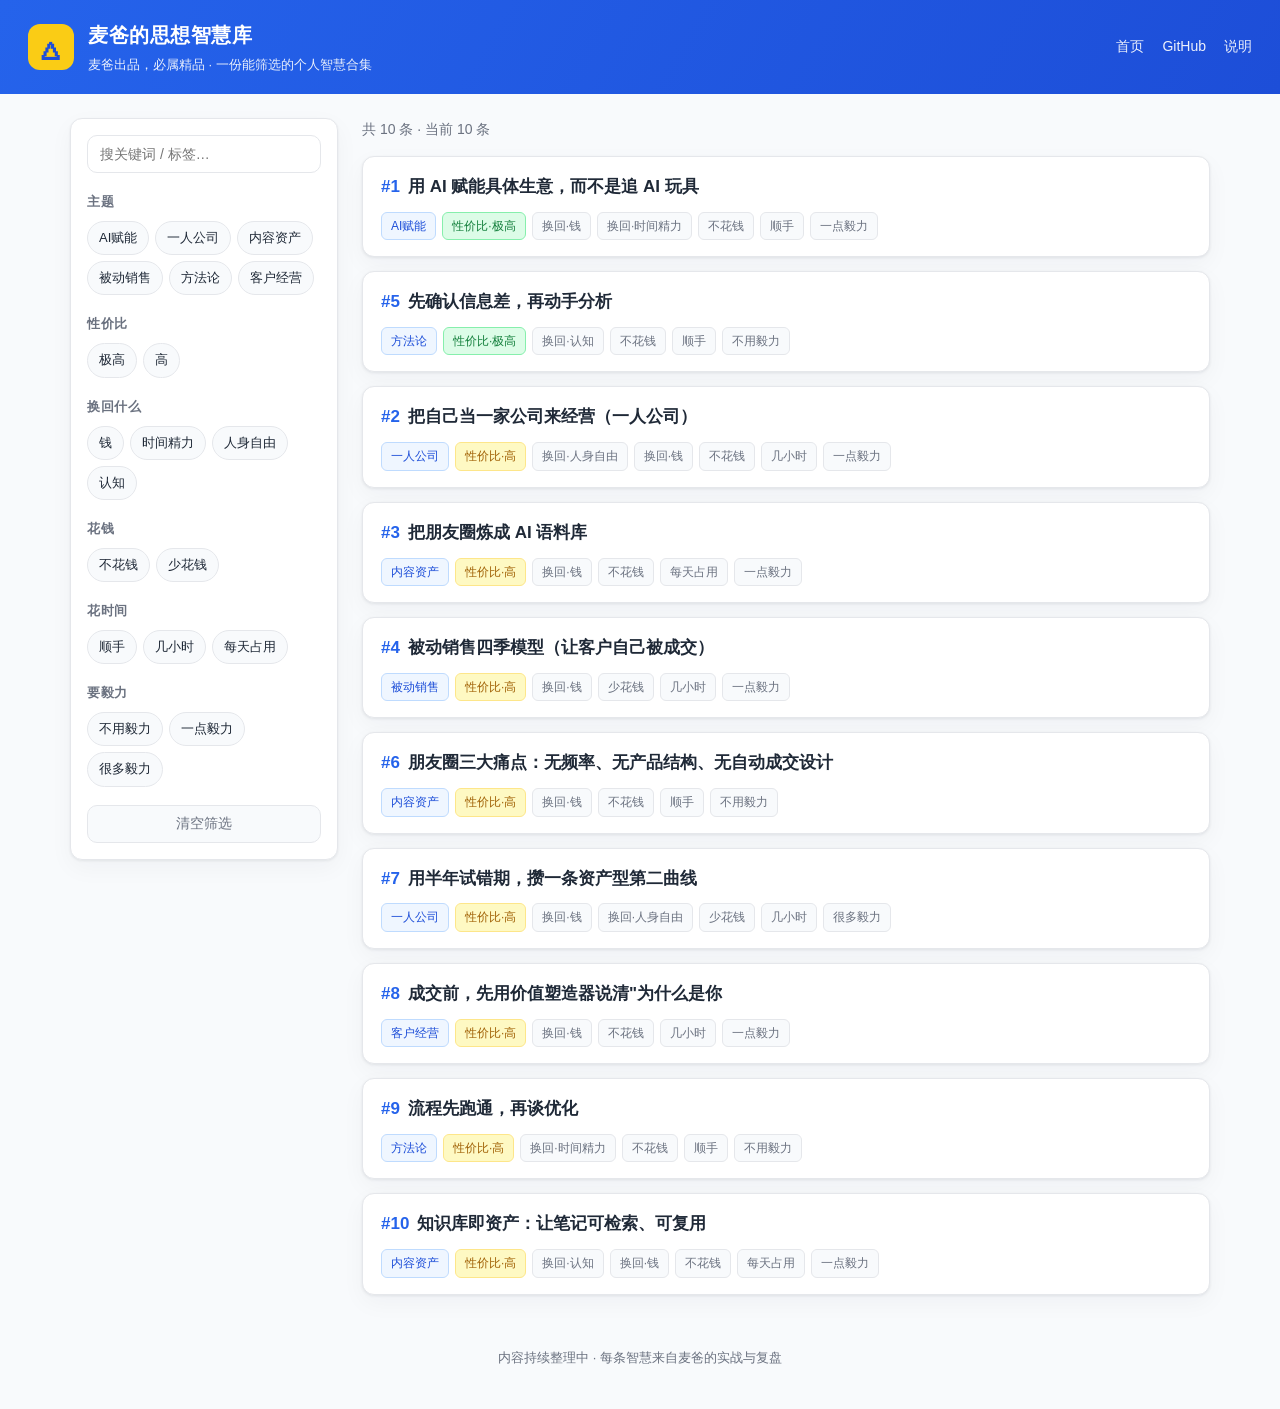
==== index.html @ 58eed76a "init: 麦爸思想智慧库静态站（框架+10条示例）" ====
<!DOCTYPE html>
<html lang="zh-CN">
<head>
  <meta charset="UTF-8" />
  <meta name="viewport" content="width=device-width, initial-scale=1.0" />
  <title>麦爸的思想智慧库</title>
  <meta name="description" content="麦爸出品，必属精品 —— 一份可按主题、性价比、成本维度筛选的个人智慧合集。" />
  <link rel="stylesheet" href="assets/style.css" />
</head>
<body>
  <header class="site-header">
    <div class="brand">
      <span class="logo">🜂</span>
      <div>
        <h1>麦爸的思想智慧库</h1>
        <p class="tagline">麦爸出品，必属精品 · 一份能筛选的个人智慧合集</p>
      </div>
    </div>
    <nav class="topnav">
      <a href="./">首页</a>
      <a href="https://github.com/xie666888/maiba-wisdom" target="_blank" rel="noopener">GitHub</a>
      <a href="README.md" target="_blank">说明</a>
    </nav>
  </header>

  <div class="layout">
    <aside class="sidebar" id="sidebar">
      <div class="search-box">
        <input type="search" id="search" placeholder="搜关键词 / 标签…" autocomplete="off" />
      </div>
      <div id="filters"><!-- 筛选器由 app.js 动态生成 --></div>
      <button class="clear-btn" id="clearFilters">清空筛选</button>
    </aside>

    <main class="content">
      <div class="result-bar">
        <span id="count">加载中…</span>
        <button class="toggle-sidebar" id="toggleSidebar">筛选 ▾</button>
      </div>
      <ul class="entry-list" id="entryList"></ul>
      <p class="empty-hint" id="emptyHint" hidden>没有匹配的条目。去掉一个筛选条件，或换个更短的关键词。</p>
    </main>
  </div>

  <footer class="site-footer">
    <span>内容持续整理中 · 每条智慧来自麦爸的实战与复盘</span>
  </footer>

  <script src="assets/app.js"></script>
</body>
</html>
---- assets/style.css ----
:root {
  --blue: #2563eb;
  --blue-dark: #1d4ed8;
  --yellow: #facc15;
  --yellow-soft: #fef9c3;
  --ink: #1f2937;
  --ink-soft: #6b7280;
  --line: #e5e7eb;
  --bg: #ffffff;
  --bg-soft: #f8fafc;
  --green: #16a34a;
  --radius: 12px;
  --shadow: 0 1px 3px rgba(15, 23, 42, .08), 0 8px 24px rgba(15, 23, 42, .04);
}

* { box-sizing: border-box; }

html, body {
  margin: 0;
  padding: 0;
  background: var(--bg-soft);
  color: var(--ink);
  font-family: -apple-system, BlinkMacSystemFont, "Segoe UI", "PingFang SC",
    "Hiragino Sans GB", "Microsoft YaHei", "Noto Sans CJK SC", sans-serif;
  line-height: 1.7;
  font-size: 16px;
}

a { color: var(--blue); text-decoration: none; }
a:hover { text-decoration: underline; }

/* ===== Header ===== */
.site-header {
  display: flex;
  align-items: center;
  justify-content: space-between;
  gap: 16px;
  padding: 18px 28px;
  background: linear-gradient(120deg, var(--blue) 0%, var(--blue-dark) 100%);
  color: #fff;
  flex-wrap: wrap;
}
.brand { display: flex; align-items: center; gap: 14px; }
.brand .logo {
  font-size: 30px;
  width: 46px; height: 46px;
  display: grid; place-items: center;
  background: var(--yellow);
  color: var(--blue-dark);
  border-radius: 12px;
  font-weight: 700;
}
.site-header h1 { margin: 0; font-size: 20px; letter-spacing: .5px; }
.tagline { margin: 2px 0 0; font-size: 13px; opacity: .9; }
.topnav { display: flex; gap: 18px; font-size: 14px; }
.topnav a { color: #fff; opacity: .92; }
.topnav a:hover { opacity: 1; text-decoration: underline; }

/* ===== Layout ===== */
.layout {
  display: grid;
  grid-template-columns: 268px 1fr;
  gap: 24px;
  max-width: 1180px;
  margin: 24px auto;
  padding: 0 20px;
  align-items: start;
}

/* ===== Sidebar ===== */
.sidebar {
  background: var(--bg);
  border: 1px solid var(--line);
  border-radius: var(--radius);
  padding: 16px;
  box-shadow: var(--shadow);
  position: sticky;
  top: 16px;
}
.search-box input {
  width: 100%;
  padding: 10px 12px;
  border: 1px solid var(--line);
  border-radius: 10px;
  font-size: 14px;
  outline: none;
}
.search-box input:focus { border-color: var(--blue); }

.filter-group { margin-top: 18px; }
.filter-group h3 {
  font-size: 13px;
  margin: 0 0 8px;
  color: var(--ink-soft);
  font-weight: 600;
  letter-spacing: .5px;
}
.chips { display: flex; flex-wrap: wrap; gap: 6px; }
.chip {
  font-size: 13px;
  padding: 5px 11px;
  border: 1px solid var(--line);
  border-radius: 999px;
  background: var(--bg-soft);
  color: var(--ink);
  cursor: pointer;
  user-select: none;
  transition: all .12s ease;
}
.chip:hover { border-color: var(--blue); }
.chip.active {
  background: var(--blue);
  border-color: var(--blue);
  color: #fff;
}
.clear-btn {
  margin-top: 18px;
  width: 100%;
  padding: 9px;
  border: 1px solid var(--line);
  border-radius: 10px;
  background: var(--bg-soft);
  color: var(--ink-soft);
  cursor: pointer;
  font-size: 14px;
}
.clear-btn:hover { border-color: var(--blue); color: var(--blue); }

/* ===== Content ===== */
.result-bar {
  display: flex;
  align-items: center;
  justify-content: space-between;
  margin-bottom: 14px;
  color: var(--ink-soft);
  font-size: 14px;
}
.toggle-sidebar {
  display: none;
  border: 1px solid var(--line);
  background: var(--bg);
  border-radius: 8px;
  padding: 6px 12px;
  cursor: pointer;
  font-size: 13px;
}

.entry-list { list-style: none; margin: 0; padding: 0; display: grid; gap: 14px; }
.entry {
  background: var(--bg);
  border: 1px solid var(--line);
  border-radius: var(--radius);
  box-shadow: var(--shadow);
  overflow: hidden;
}
.entry-head {
  padding: 16px 18px;
  cursor: pointer;
  display: flex;
  flex-direction: column;
  gap: 10px;
}
.entry-head:hover { background: var(--bg-soft); }
.entry-title { font-size: 17px; font-weight: 700; margin: 0; color: var(--ink); }
.entry-title .idx { color: var(--blue); margin-right: 8px; }
.badges { display: flex; flex-wrap: wrap; gap: 6px; }
.badge {
  font-size: 12px;
  padding: 3px 9px;
  border-radius: 6px;
  background: var(--bg-soft);
  border: 1px solid var(--line);
  color: var(--ink-soft);
}
.badge.theme { background: #eff6ff; border-color: #bfdbfe; color: var(--blue-dark); }
.badge.level-极高 { background: #dcfce7; border-color: #86efac; color: #15803d; }
.badge.level-高 { background: var(--yellow-soft); border-color: #fde68a; color: #a16207; }
.badge.level-一般 { background: var(--bg-soft); border-color: var(--line); color: var(--ink-soft); }

.entry-body {
  display: none;
  padding: 0 18px 18px;
  border-top: 1px dashed var(--line);
  color: var(--ink);
}
.entry.open .entry-body { display: block; }
.entry-body .inner { padding-top: 14px; }
.entry-body h3, .entry-body h4 { color: var(--blue-dark); margin: 16px 0 8px; }
.entry-body p { margin: 10px 0; }
.entry-body ul { margin: 10px 0; padding-left: 22px; }
.entry-body li { margin: 6px 0; }
.entry-body blockquote {
  margin: 12px 0;
  padding: 10px 14px;
  border-left: 4px solid var(--yellow);
  background: var(--yellow-soft);
  border-radius: 0 8px 8px 0;
  color: #713f12;
}

.empty-hint { text-align: center; color: var(--ink-soft); padding: 40px 0; }

/* ===== Footer ===== */
.site-footer {
  text-align: center;
  color: var(--ink-soft);
  font-size: 13px;
  padding: 28px 0 40px;
}

/* ===== Responsive ===== */
@media (max-width: 820px) {
  .layout { grid-template-columns: 1fr; }
  .sidebar {
    position: static;
    display: none;
  }
  .sidebar.show { display: block; }
  .toggle-sidebar { display: inline-block; }
}
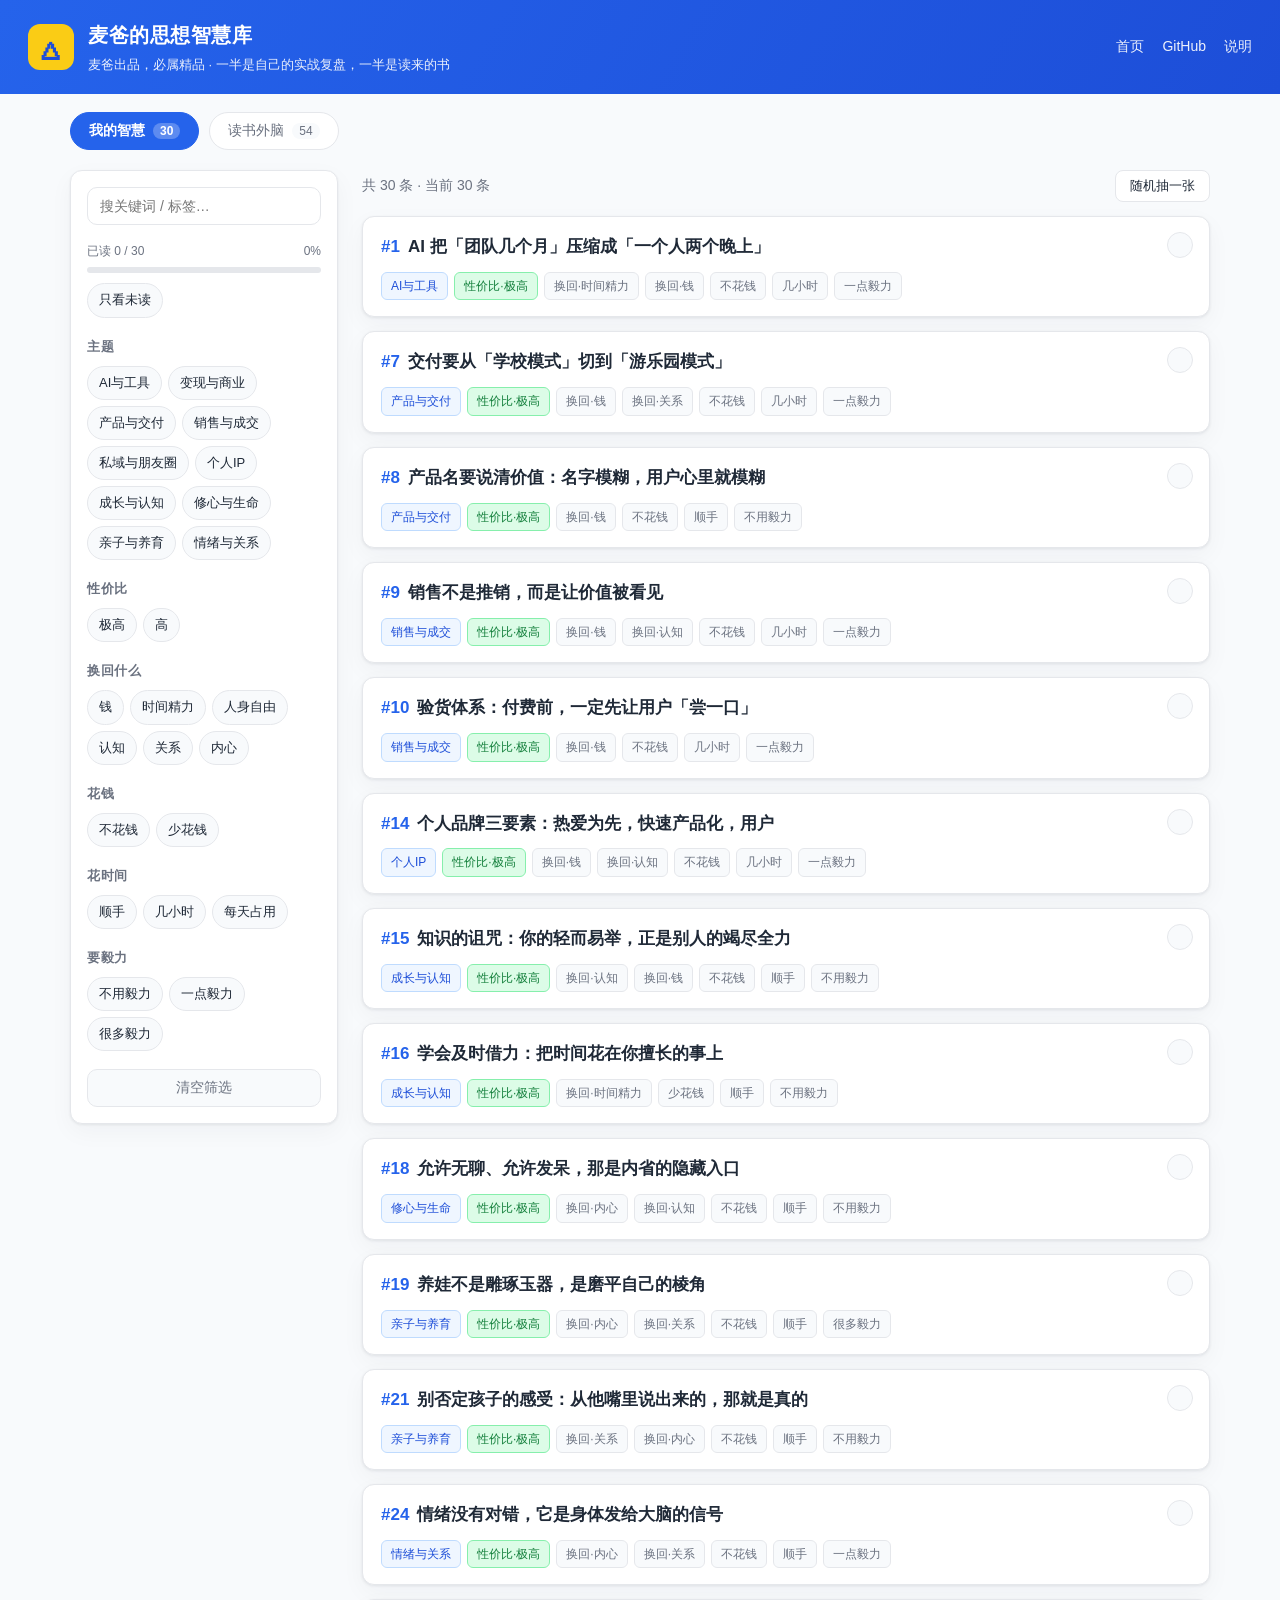
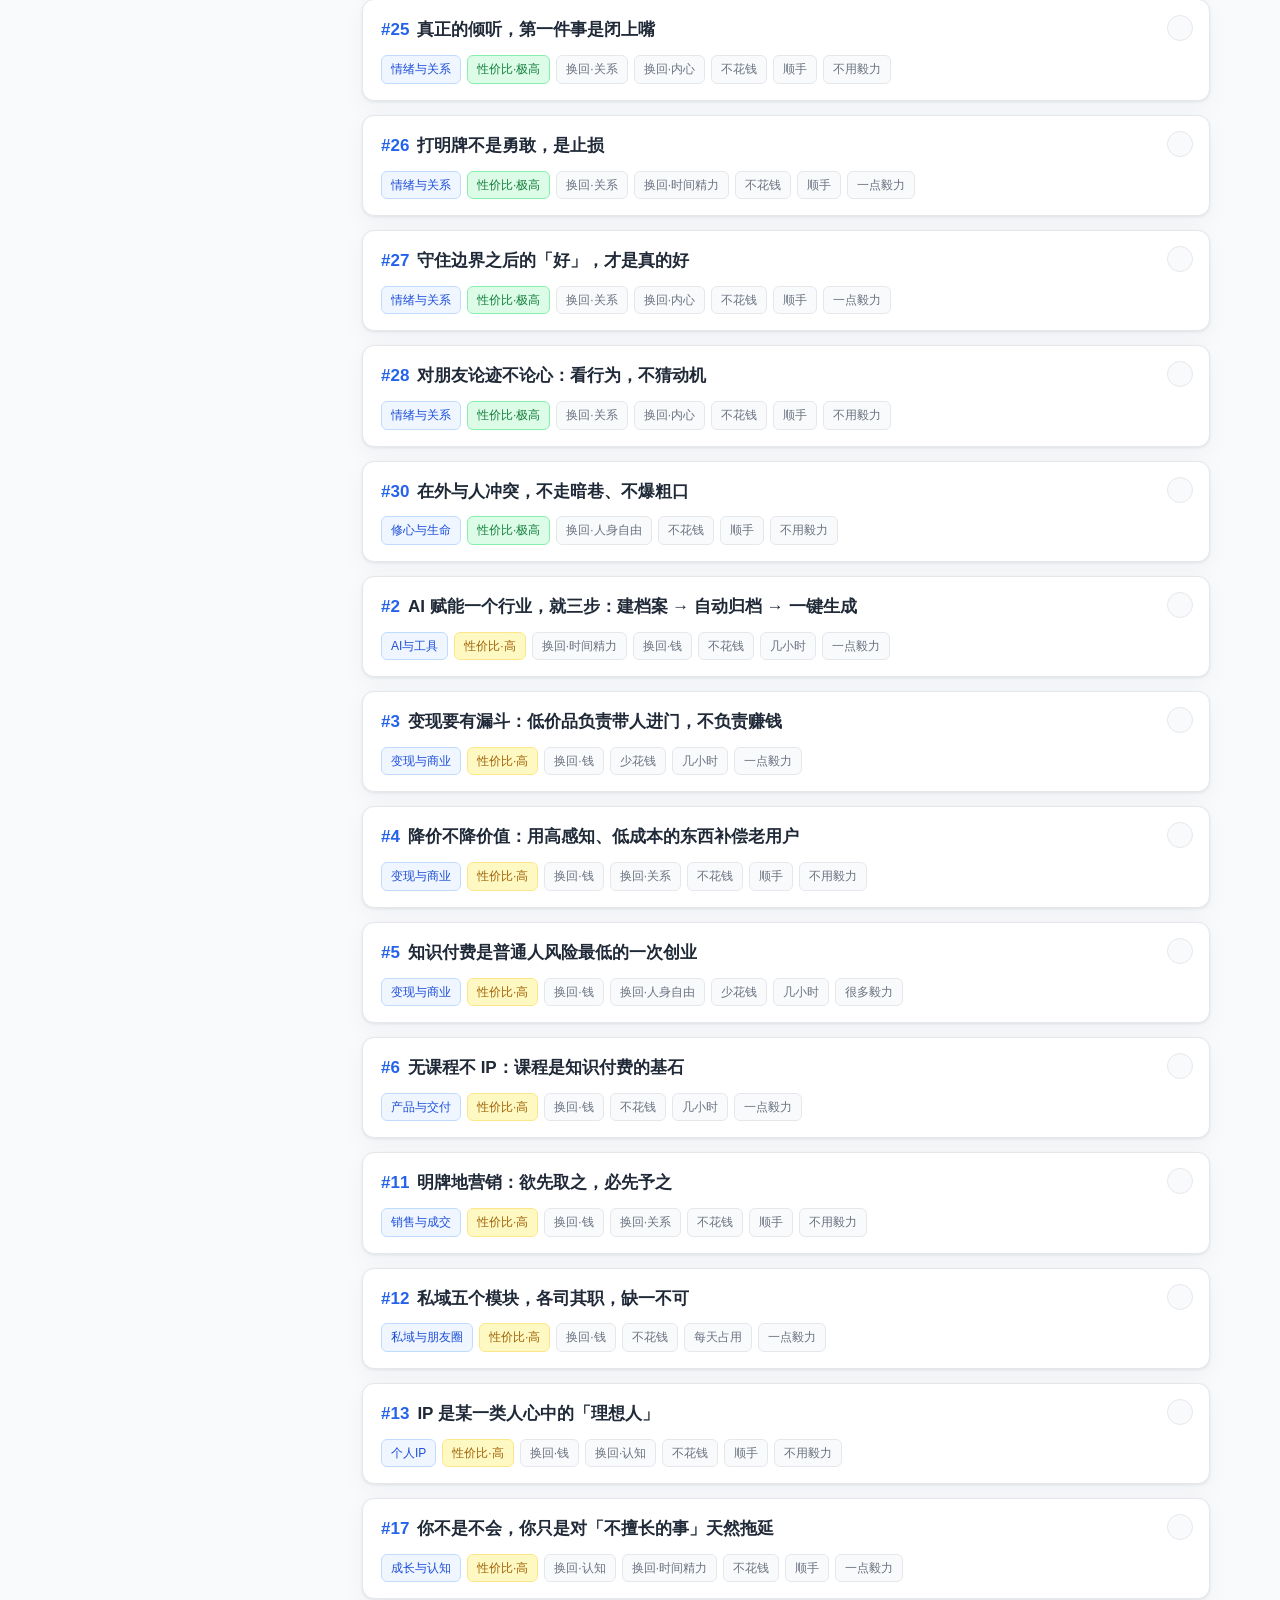
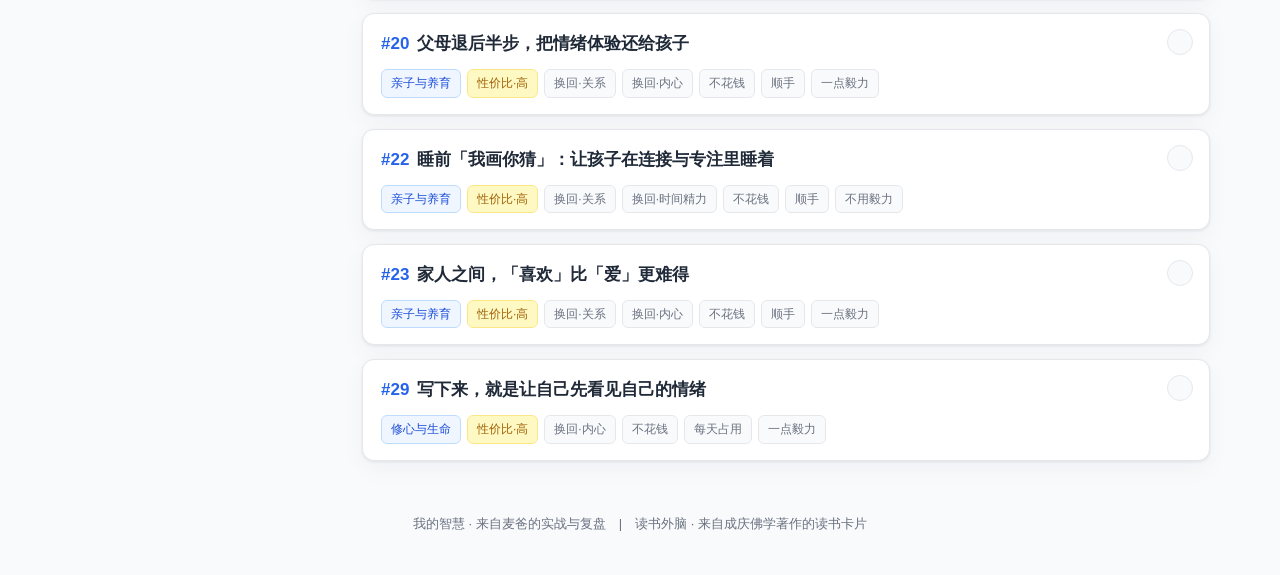
==== commit 61959024: "feat: 接入读书外脑双库，新增成庆佛学著作54张读书卡片 - 双库架构：我的智慧(蓝)/读书外脑(青) 四层隔离(目录/字段/配色/人称) - reading/ 新增 54 张卡：人生解忧44(r" ====
--- a/index.html
+++ b/index.html
@@ -4,7 +4,7 @@
   <meta charset="UTF-8" />
   <meta name="viewport" content="width=device-width, initial-scale=1.0" />
   <title>麦爸的思想智慧库</title>
-  <meta name="description" content="麦爸出品，必属精品 —— 一份可按主题、性价比、成本维度筛选的个人智慧合集。" />
+  <meta name="description" content="麦爸出品，必属精品 —— 我的智慧 + 读书外脑，一份能筛选的个人智慧合集。" />
   <link rel="stylesheet" href="assets/style.css" />
 </head>
 <body>
@@ -13,7 +13,7 @@
       <span class="logo">🜂</span>
       <div>
         <h1>麦爸的思想智慧库</h1>
-        <p class="tagline">麦爸出品，必属精品 · 一份能筛选的个人智慧合集</p>
+        <p class="tagline">麦爸出品，必属精品 · 一半是自己的实战复盘，一半是读来的书</p>
       </div>
     </div>
     <nav class="topnav">
@@ -23,11 +23,14 @@
     </nav>
   </header>
 
+  <nav class="tabs" id="tabs"><!-- 双库切换由 app.js 生成 --></nav>
+
   <div class="layout">
     <aside class="sidebar" id="sidebar">
       <div class="search-box">
         <input type="search" id="search" placeholder="搜关键词 / 标签…" autocomplete="off" />
       </div>
+      <div class="progress" id="progress"></div>
       <div id="filters"><!-- 筛选器由 app.js 动态生成 --></div>
       <button class="clear-btn" id="clearFilters">清空筛选</button>
     </aside>
@@ -35,7 +38,10 @@
     <main class="content">
       <div class="result-bar">
         <span id="count">加载中…</span>
-        <button class="toggle-sidebar" id="toggleSidebar">筛选 ▾</button>
+        <div class="result-actions">
+          <button class="ghost-btn" id="randomBtn" title="从当前筛选结果里随机抽一张">随机抽一张</button>
+          <button class="toggle-sidebar" id="toggleSidebar">筛选 ▾</button>
+        </div>
       </div>
       <ul class="entry-list" id="entryList"></ul>
       <p class="empty-hint" id="emptyHint" hidden>没有匹配的条目。去掉一个筛选条件，或换个更短的关键词。</p>
@@ -43,7 +49,7 @@
   </div>
 
   <footer class="site-footer">
-    <span>内容持续整理中 · 每条智慧来自麦爸的实战与复盘</span>
+    <span>我的智慧 · 来自麦爸的实战与复盘　|　读书外脑 · 来自成庆佛学著作的读书卡片</span>
   </footer>
 
   <script src="assets/app.js"></script>
--- a/assets/style.css
+++ b/assets/style.css
@@ -9,6 +9,10 @@
   --bg: #ffffff;
   --bg-soft: #f8fafc;
   --green: #16a34a;
+  --teal: #0f766e;
+  --teal-dark: #0f5e56;
+  --teal-soft: #ecfdf5;
+  --teal-line: #a7f3d0;
   --radius: 12px;
   --shadow: 0 1px 3px rgba(15, 23, 42, .08), 0 8px 24px rgba(15, 23, 42, .04);
 }
@@ -208,6 +212,150 @@
   padding: 28px 0 40px;
 }
 
+/* ===== 双库切换 Tab（我的智慧 / 读书外脑）===== */
+.tabs {
+  max-width: 1180px;
+  margin: 18px auto -4px;
+  padding: 0 20px;
+  display: flex;
+  gap: 10px;
+  flex-wrap: wrap;
+}
+.tab {
+  display: inline-flex;
+  align-items: center;
+  gap: 8px;
+  border: 1px solid var(--line);
+  background: var(--bg);
+  color: var(--ink-soft);
+  border-radius: 999px;
+  padding: 9px 18px;
+  font-size: 14px;
+  font-family: inherit;
+  cursor: pointer;
+  transition: all .12s ease;
+}
+.tab:hover { border-color: var(--blue); color: var(--blue); }
+.tab.active {
+  background: var(--blue);
+  border-color: var(--blue);
+  color: #fff;
+  font-weight: 600;
+}
+.tab .tab-count {
+  font-size: 12px;
+  padding: 1px 7px;
+  border-radius: 999px;
+  background: var(--bg-soft);
+  color: var(--ink-soft);
+}
+.tab.active .tab-count { background: rgba(255, 255, 255, .26); color: #fff; }
+
+/* ===== 已读进度 ===== */
+.progress { margin-top: 16px; }
+.progress-head {
+  display: flex;
+  justify-content: space-between;
+  font-size: 12px;
+  color: var(--ink-soft);
+  margin-bottom: 6px;
+}
+.progress-track {
+  height: 6px;
+  border-radius: 999px;
+  background: var(--line);
+  overflow: hidden;
+}
+.progress-track i {
+  display: block;
+  height: 100%;
+  width: 0;
+  background: var(--blue);
+  transition: width .2s ease;
+}
+.progress .chip { margin-top: 10px; display: inline-block; }
+
+/* ===== 卡片已读态 ===== */
+.entry-head { position: relative; padding-right: 54px; }
+.entry.read { background: #fbfdfc; }
+.entry.read .entry-title { color: var(--ink-soft); }
+.read-toggle {
+  position: absolute;
+  top: 15px;
+  right: 16px;
+  width: 26px;
+  height: 26px;
+  border-radius: 50%;
+  border: 1px solid var(--line);
+  background: var(--bg-soft);
+  color: transparent;
+  font-size: 13px;
+  line-height: 1;
+  font-family: inherit;
+  cursor: pointer;
+  transition: all .12s ease;
+}
+.entry-head:hover .read-toggle { color: var(--ink-soft); border-color: var(--ink-soft); }
+.entry.read .read-toggle {
+  color: #fff;
+  background: var(--green);
+  border-color: var(--green);
+}
+
+/* ===== 结果栏按钮 ===== */
+.result-actions { display: flex; align-items: center; gap: 10px; }
+.ghost-btn {
+  border: 1px solid var(--line);
+  background: var(--bg);
+  color: var(--ink);
+  border-radius: 8px;
+  padding: 6px 14px;
+  font-size: 13px;
+  font-family: inherit;
+  cursor: pointer;
+  transition: all .12s ease;
+}
+.ghost-btn:hover { border-color: var(--blue); color: var(--blue); }
+
+/* ===== 读书外脑：青色体系，与「我的智慧」一眼区分 ===== */
+.badge.book-tag {
+  background: var(--teal-soft);
+  border-color: var(--teal-line);
+  color: var(--teal);
+  font-weight: 600;
+}
+body[data-collection="book"] .site-header {
+  background: linear-gradient(120deg, var(--teal) 0%, var(--teal-dark) 100%);
+}
+body[data-collection="book"] .brand .logo { color: var(--teal-dark); }
+body[data-collection="book"] .tab.active,
+body[data-collection="book"] .chip.active {
+  background: var(--teal);
+  border-color: var(--teal);
+}
+body[data-collection="book"] .tab:hover,
+body[data-collection="book"] .chip:hover,
+body[data-collection="book"] .ghost-btn:hover,
+body[data-collection="book"] .clear-btn:hover {
+  border-color: var(--teal);
+  color: var(--teal);
+}
+body[data-collection="book"] .search-box input:focus { border-color: var(--teal); }
+body[data-collection="book"] .entry-title .idx { color: var(--teal); }
+body[data-collection="book"] .progress-track i { background: var(--teal); }
+body[data-collection="book"] .entry-body h3,
+body[data-collection="book"] .entry-body h4 { color: var(--teal); }
+body[data-collection="book"] .entry-body blockquote {
+  border-left-color: #5eead4;
+  background: #f0fdfa;
+  color: #134e4a;
+}
+.mode-book .badge.theme {
+  background: var(--teal-soft);
+  border-color: var(--teal-line);
+  color: var(--teal);
+}
+
 /* ===== Responsive ===== */
 @media (max-width: 820px) {
   .layout { grid-template-columns: 1fr; }
@@ -217,4 +365,6 @@
   }
   .sidebar.show { display: block; }
   .toggle-sidebar { display: inline-block; }
-}
+  .tabs { margin-top: 14px; }
+  .entry-head { padding-right: 50px; }
+}
